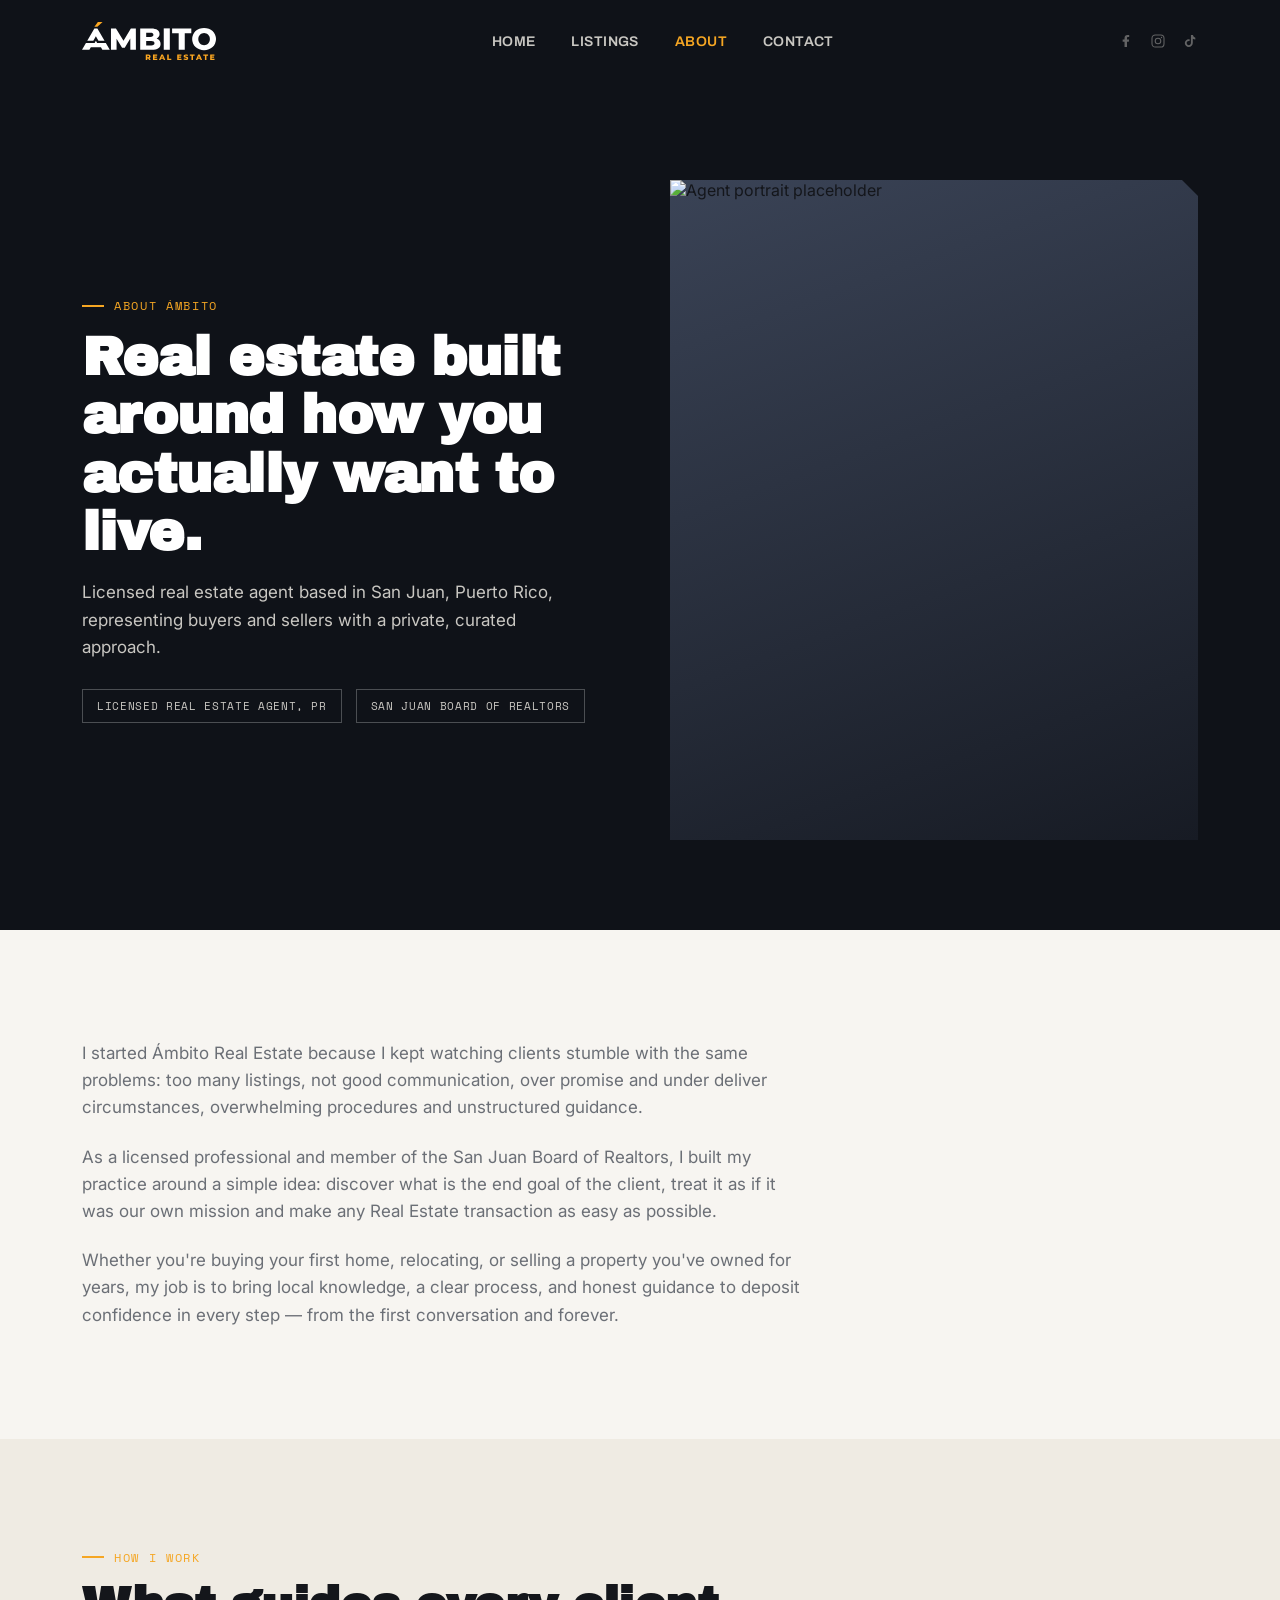
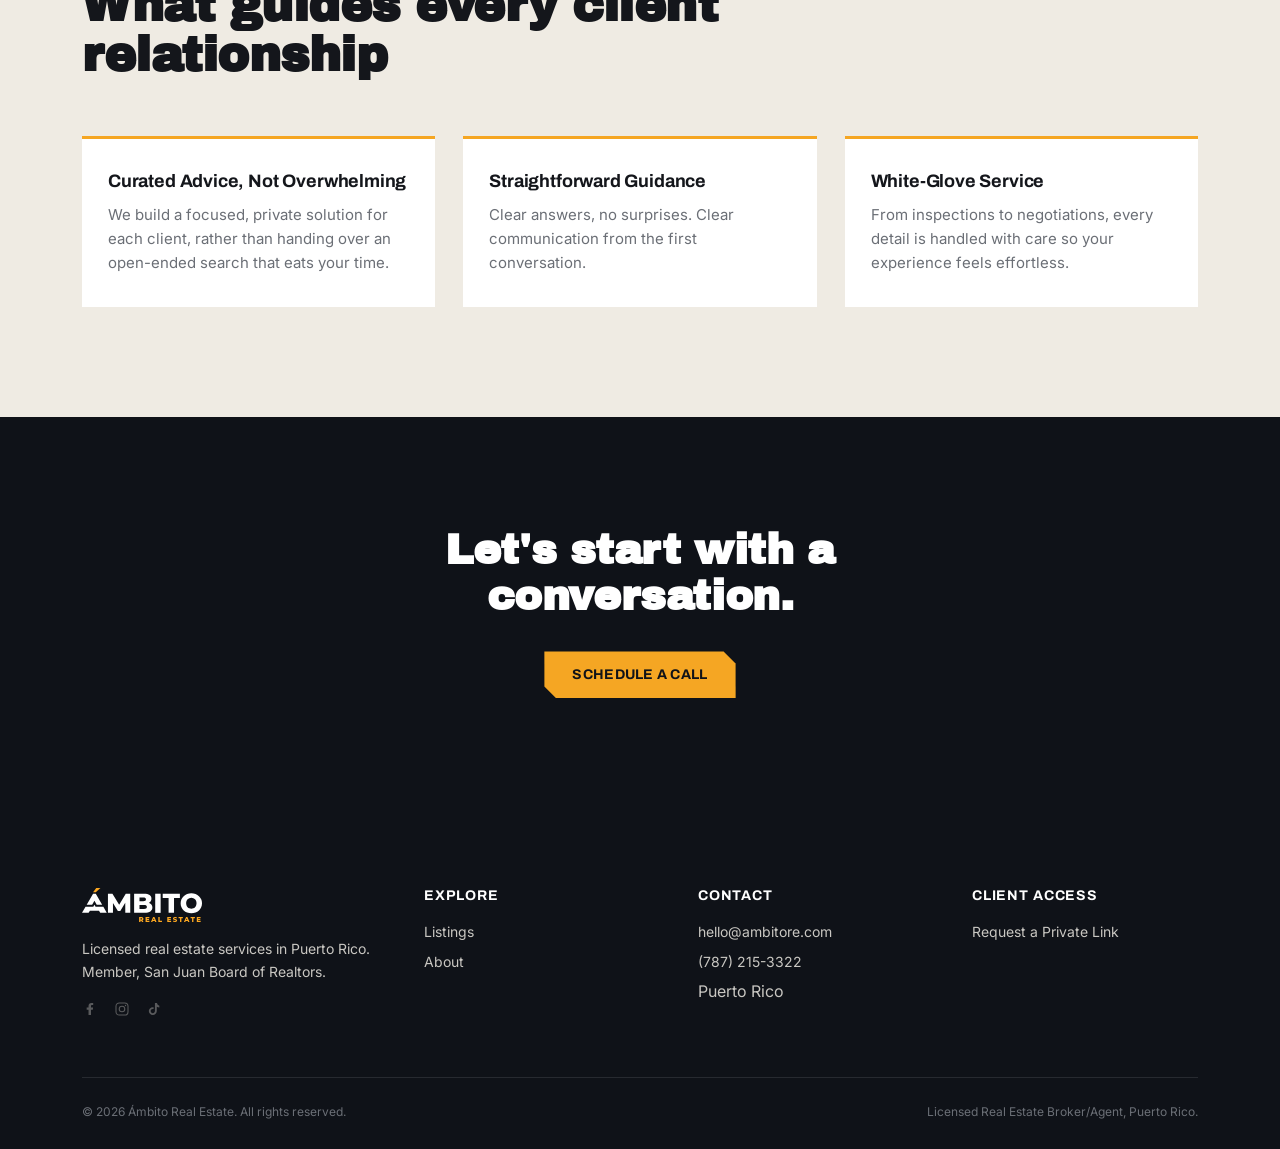
==== about.html @ 784b713b "Add files via upload" ====
<!DOCTYPE html>
<html lang="en">
<head>
<meta charset="UTF-8">
<meta name="viewport" content="width=device-width, initial-scale=1.0">
<title>About | Ámbito Real Estate</title>
<meta name="description" content="Meet the agent behind Ámbito Real Estate — licensed in Puerto Rico, San Juan Board of Realtors member.">
<link rel="icon" href="assets/logomark-amber.jpg">
<link rel="stylesheet" href="assets/style.css">
<style>
  .page-hero{background:var(--navy-950);padding:180px 0 90px;}
  .hero-split{display:grid;grid-template-columns:1fr 1fr;gap:60px;align-items:center;}
  .hero-split h1{font-family:var(--display);color:var(--white);font-size:clamp(34px,4.6vw,54px);line-height:1.08;}
  .hero-split p{color:var(--stone-300);margin-top:18px;font-size:17px;max-width:480px;}
  .agent-photo{aspect-ratio:4/5;background:linear-gradient(160deg,#3a4356,#171b24);}
  .agent-photo img{width:100%;height:100%;object-fit:cover;}

  .credentials{display:flex;gap:14px;flex-wrap:wrap;margin-top:28px;}
  .cred-pill{font-family:var(--mono);font-size:11px;text-transform:uppercase;letter-spacing:0.06em;border:1px solid rgba(255,255,255,0.25);color:var(--stone-300);padding:8px 14px;}

  .story-copy{max-width:720px;font-size:17px;line-height:1.85;color:var(--ink-900);}
  .story-copy p + p{margin-top:22px;}

  .values-grid{display:grid;grid-template-columns:repeat(3,1fr);gap:28px;}
  .value-card{padding:32px 26px;background:var(--white);border-top:3px solid var(--amber-500);}
  .value-card h3{font-family:var(--heading);font-size:18px;}
  .value-card p{margin-top:12px;font-size:15px;}

  @media(max-width:860px){
    .hero-split{grid-template-columns:1fr;}
    .agent-photo{order:-1;max-width:320px;margin:0 auto;}
    .values-grid{grid-template-columns:1fr;}
  }
</style>
</head>
<body>

<header class="site-header solid">
  <div class="container nav-row">
    <a href="index.html" class="logo-link"><img src="assets/wordmark-dark-bg.svg" alt="Ámbito Real Estate"></a>
    <nav class="nav-links">
      <a href="index.html">Home</a>
      <a href="listings.html">Listings</a>
      <a href="about.html" class="active">About</a>
      <a href="contact.html">Contact</a>
    </nav>
    <div class="social-icons">
      <a href="#" aria-label="Facebook"><svg viewBox="0 0 24 24" fill="currentColor"><path d="M13.5 21v-8h2.7l.4-3.3h-3.1V7.6c0-.9.3-1.6 1.7-1.6h1.6V3.1C16.5 3 15.4 3 14.2 3c-2.6 0-4.4 1.6-4.4 4.5v2.2H7v3.3h2.8V21h3.7z"/></svg></a>
      <a href="#" aria-label="Instagram"><svg viewBox="0 0 24 24" fill="none" stroke="currentColor" stroke-width="1.6"><rect x="3" y="3" width="18" height="18" rx="5"/><circle cx="12" cy="12" r="4.2"/><circle cx="17.3" cy="6.7" r="1" fill="currentColor" stroke="none"/></svg></a>
      <a href="#" aria-label="TikTok"><svg viewBox="0 0 24 24" fill="currentColor"><path d="M16.5 3c.3 2 1.7 3.6 3.5 4v2.7c-1.4 0-2.7-.4-3.8-1.2v6.6c0 3.3-2.7 5.9-6 5.9s-6-2.6-6-5.9 2.7-5.9 6-5.9c.4 0 .8 0 1.2.1v2.8a3.2 3.2 0 0 0-1.2-.2c-1.8 0-3.2 1.4-3.2 3.2s1.4 3.2 3.2 3.2 3.2-1.4 3.2-3.2V3h3.1z"/></svg></a>
    </div>
    <button class="nav-toggle" aria-label="Menu"><span></span><span></span><span></span></button>
  </div>
</header>

<section class="page-hero">
  <div class="container hero-split">
    <div>
      <div class="eyebrow">About Ámbito</div>
      <h1 style="margin-top:14px;">Real estate built around how you actually want to live.</h1>
      <p>Licensed real estate agent based in San Juan, Puerto Rico, representing buyers and sellers with a private, curated approach.</p>
      <div class="credentials">
        <span class="cred-pill">Licensed Real Estate Agent, PR</span>
        <span class="cred-pill">San Juan Board of Realtors</span>
      </div>
    </div>
    <div class="agent-photo cut-tr"><img src="https://picsum.photos/seed/agentbio/700/900" alt="Agent portrait placeholder"></div>
  </div>
</section>

<section>
  <div class="container">
    <div class="story-copy reveal">
      <p>I started Ámbito Real Estate because I kept watching clients stumble with the same problems: too many listings, not good communication, over promise and under deliver circumstances, overwhelming procedures and unstructured guidance.</p>
      <p>As a licensed professional and member of the San Juan Board of Realtors, I built my practice around a simple idea: discover what is the end goal of the client, treat it as if it was our own mission and make any Real Estate transaction as easy as possible.</p>
      <p>Whether you're buying your first home, relocating, or selling a property you've owned for years, my job is to bring local knowledge, a clear process, and honest guidance to deposit confidence in every step — from the first conversation and forever.</p>
    </div>
  </div>
</section>

<section style="background:var(--cream-100);">
  <div class="container">
    <div class="section-head reveal">
      <div class="eyebrow">How I Work</div>
      <h2>What guides every client relationship</h2>
    </div>
    <div class="values-grid">
      <div class="value-card reveal">
        <h3>Curated Advice, Not Overwhelming</h3>
        <p>We build a focused, private solution for each client, rather than handing over an open-ended search that eats your time.</p>
      </div>
      <div class="value-card reveal">
        <h3>Straightforward Guidance</h3>
        <p>Clear answers, no surprises. Clear communication from the first conversation.</p>
      </div>
      <div class="value-card reveal">
        <h3>White-Glove Service</h3>
        <p>From inspections to negotiations, every detail is handled with care so your experience feels effortless.</p>
      </div>
    </div>
  </div>
</section>

<section style="background:var(--navy-950);text-align:center;">
  <div class="container">
    <h2 style="font-family:var(--display);color:var(--white);font-size:clamp(28px,3.6vw,42px);max-width:640px;margin:0 auto;">Let's start with a conversation.</h2>
    <a href="contact.html" class="btn btn-primary" style="margin-top:32px;">Schedule a Call</a>
  </div>
</section>

<footer class="site-footer">
  <div class="container">
    <div class="footer-grid">
      <div>
        <img src="assets/wordmark-dark-bg.svg" alt="Ámbito Real Estate" class="footer-logo">
        <p>Licensed real estate services in Puerto Rico. Member, San Juan Board of Realtors.</p>
        <div class="footer-social">
          <a href="#" aria-label="Facebook"><svg viewBox="0 0 24 24" fill="currentColor"><path d="M13.5 21v-8h2.7l.4-3.3h-3.1V7.6c0-.9.3-1.6 1.7-1.6h1.6V3.1C16.5 3 15.4 3 14.2 3c-2.6 0-4.4 1.6-4.4 4.5v2.2H7v3.3h2.8V21h3.7z"/></svg></a>
          <a href="#" aria-label="Instagram"><svg viewBox="0 0 24 24" fill="none" stroke="currentColor" stroke-width="1.6"><rect x="3" y="3" width="18" height="18" rx="5"/><circle cx="12" cy="12" r="4.2"/><circle cx="17.3" cy="6.7" r="1" fill="currentColor" stroke="none"/></svg></a>
          <a href="#" aria-label="TikTok"><svg viewBox="0 0 24 24" fill="currentColor"><path d="M16.5 3c.3 2 1.7 3.6 3.5 4v2.7c-1.4 0-2.7-.4-3.8-1.2v6.6c0 3.3-2.7 5.9-6 5.9s-6-2.6-6-5.9 2.7-5.9 6-5.9c.4 0 .8 0 1.2.1v2.8a3.2 3.2 0 0 0-1.2-.2c-1.8 0-3.2 1.4-3.2 3.2s1.4 3.2 3.2 3.2 3.2-1.4 3.2-3.2V3h3.1z"/></svg></a>
        </div>
      </div>
      <div>
        <h4>Explore</h4>
        <ul>
          <li><a href="listings.html">Listings</a></li>
          <li><a href="about.html">About</a></li>
        </ul>
      </div>
      <div>
        <h4>Contact</h4>
        <ul>
          <li><a href="mailto:hello@ambitore.com">hello@ambitore.com</a></li>
          <li><a href="tel:+17872153322">(787) 215-3322</a></li>
          <li>Puerto Rico</li>
        </ul>
      </div>
      <div>
        <h4>Client Access</h4>
        <ul><li><a href="contact.html">Request a Private Link</a></li></ul>
      </div>
    </div>
    <div class="footer-bottom">
      <span>&copy; 2026 Ámbito Real Estate. All rights reserved.</span>
      <span>Licensed Real Estate Broker/Agent, Puerto Rico.</span>
    </div>
  </div>
</footer>

<script src="assets/main.js"></script>
</body>
</html>
---- assets/style.css ----
/* ============================================================
   ÁMBITO REAL ESTATE — Design Tokens
   ============================================================ */
@import url('https://fonts.googleapis.com/css2?family=Archivo+Black&family=Archivo:wght@500;600;700&family=Inter:wght@400;500;600&family=Space+Mono:wght@400;700&display=swap');

:root{
  --navy-950:#0F1218;
  --navy-900:#12151C;
  --navy-800:#1B212E;
  --navy-700:#262E3F;
  --amber-500:#F5A623;
  --amber-400:#FFC15E;
  --cream-50:#F7F5F1;
  --cream-100:#EFEBE3;
  --ink-900:#14161B;
  --stone-600:#6B6F76;
  --stone-300:#C9C7C2;
  --white:#FFFFFF;

  --display:'Archivo Black', sans-serif;
  --heading:'Archivo', sans-serif;
  --body:'Inter', sans-serif;
  --mono:'Space Mono', monospace;

  --cut:16px; /* signature diagonal-cut size */
  --container:1180px;
}

*,*::before,*::after{box-sizing:border-box;}
html{scroll-behavior:smooth;}
body{
  margin:0;
  font-family:var(--body);
  color:var(--ink-900);
  background:var(--cream-50);
  -webkit-font-smoothing:antialiased;
}
img{max-width:100%;display:block;}
a{color:inherit;text-decoration:none;}
h1,h2,h3,h4{margin:0;font-family:var(--heading);font-weight:700;letter-spacing:-0.01em;}
p{margin:0;line-height:1.6;color:var(--stone-600);}
.container{max-width:var(--container);margin:0 auto;padding:0 32px;}

/* --- Signature diagonal-cut clip path, echoing the sliced accent on the wordmark's Á --- */
.cut-tr{clip-path:polygon(0 0, calc(100% - var(--cut)) 0, 100% var(--cut), 100% 100%, 0 100%);}
.cut-bl{clip-path:polygon(0 0, 100% 0, 100% 100%, var(--cut) 100%, 0 calc(100% - var(--cut)));}
.cut-both{clip-path:polygon(0 0, calc(100% - var(--cut)) 0, 100% var(--cut), 100% 100%, var(--cut) 100%, 0 calc(100% - var(--cut)));}

/* --- Utility label style (mono, tracked out, small) --- */
.eyebrow{
  font-family:var(--mono);
  font-size:12px;
  letter-spacing:0.14em;
  text-transform:uppercase;
  color:var(--amber-500);
  display:flex;
  align-items:center;
  gap:10px;
}
.eyebrow::before{
  content:'';
  width:22px;height:2px;
  background:var(--amber-500);
  display:inline-block;
}

/* --- Buttons --- */
.btn{
  display:inline-flex;
  align-items:center;
  gap:10px;
  font-family:var(--heading);
  font-weight:700;
  font-size:14px;
  letter-spacing:0.02em;
  text-transform:uppercase;
  padding:16px 28px;
  border:none;
  cursor:pointer;
  transition:transform .25s ease, background .25s ease, color .25s ease;
}
.btn-primary{
  background:var(--amber-500);
  color:var(--navy-950);
  clip-path:polygon(0 0, calc(100% - 12px) 0, 100% 12px, 100% 100%, 12px 100%, 0 calc(100% - 12px));
}
.btn-primary:hover{background:var(--amber-400); transform:translateY(-2px);}
.btn-ghost{
  background:transparent;
  color:var(--white);
  border:1.5px solid rgba(255,255,255,0.35);
  clip-path:polygon(0 0, calc(100% - 12px) 0, 100% 12px, 100% 100%, 12px 100%, 0 calc(100% - 12px));
}
.btn-ghost:hover{border-color:var(--amber-500); color:var(--amber-500);}
.btn-dark{
  background:var(--navy-950);
  color:var(--white);
  clip-path:polygon(0 0, calc(100% - 12px) 0, 100% 12px, 100% 100%, 12px 100%, 0 calc(100% - 12px));
}
.btn-dark:hover{background:var(--navy-700);}

/* --- Nav --- */
.site-header{
  position:fixed;
  top:0;left:0;right:0;
  z-index:100;
  padding:22px 0;
  transition:background .3s ease, padding .3s ease, box-shadow .3s ease;
}
.site-header.solid{
  background:var(--navy-950);
  padding:14px 0;
  box-shadow:0 6px 24px rgba(0,0,0,0.25);
}
.nav-row{display:flex;align-items:center;justify-content:space-between;}
.logo-link img{height:38px;width:auto;}
.footer-logo{height:34px;width:auto;margin-bottom:16px;}
.nav-links{display:flex;gap:36px;align-items:center;}
.nav-links a{
  font-family:var(--heading);
  font-weight:600;
  font-size:14px;
  letter-spacing:0.03em;
  text-transform:uppercase;
  color:var(--stone-300);
  transition:color .2s ease;
}
.nav-links a:hover,.nav-links a.active{color:var(--amber-500);}
.nav-toggle{display:none;}

.social-icons{display:flex;align-items:center;gap:16px;margin-left:8px;}
.social-icons a{
  display:flex;align-items:center;justify-content:center;
  opacity:0.45;
  transition:opacity .2s ease, transform .2s ease;
  color:var(--stone-300);
}
.social-icons a:hover{opacity:0.95;color:var(--amber-500);transform:translateY(-1px);}
.social-icons svg{width:16px;height:16px;display:block;}
.footer-social{display:flex;gap:16px;margin-top:18px;}
.footer-social a{opacity:0.4;color:var(--stone-300);transition:opacity .2s ease,color .2s ease;}
.footer-social a:hover{opacity:0.9;color:var(--amber-500);}
.footer-social svg{width:16px;height:16px;display:block;}

@media(max-width:860px){
  .nav-links{
    position:fixed;
    top:0; right:-100%;
    height:100vh; width:min(320px,80vw);
    background:var(--navy-950);
    flex-direction:column;
    justify-content:center;
    align-items:flex-start;
    padding:40px;
    gap:28px;
    transition:right .35s ease;
  }
  .nav-links.open{right:0;}
  .nav-toggle{
    display:flex;
    flex-direction:column;
    gap:5px;
    background:none;border:none;cursor:pointer;
    z-index:110;
    padding:8px;
  }
  .nav-toggle span{width:26px;height:2px;background:var(--white);}
}

/* --- Section spacing --- */
section{padding:110px 0;}
@media(max-width:760px){section{padding:70px 0;}}

.section-head{max-width:640px;margin-bottom:56px;}
.section-head h2{font-family:var(--display);font-size:clamp(32px,4vw,48px);color:var(--ink-900);margin-top:14px;line-height:1.05;}
.section-head p{margin-top:18px;font-size:17px;}
.section-head.on-dark h2{color:var(--white);}
.section-head.on-dark p{color:var(--stone-300);}

/* --- Footer --- */
.site-footer{background:var(--navy-950);color:var(--stone-300);padding:80px 0 30px;}
.footer-grid{display:grid;grid-template-columns:1.3fr 1fr 1fr 1fr;gap:48px;}
.footer-grid h4{color:var(--white);font-family:var(--heading);font-size:14px;text-transform:uppercase;letter-spacing:0.06em;margin-bottom:18px;}
.footer-grid p, .footer-grid a{font-size:14px;color:var(--stone-300);}
.footer-grid ul{list-style:none;margin:0;padding:0;display:flex;flex-direction:column;gap:10px;}
.footer-grid a:hover{color:var(--amber-500);}
.footer-bottom{
  margin-top:60px;padding-top:26px;
  border-top:1px solid rgba(255,255,255,0.1);
  display:flex;justify-content:space-between;flex-wrap:wrap;gap:12px;
  font-size:12px;color:var(--stone-600);
}
@media(max-width:760px){.footer-grid{grid-template-columns:1fr 1fr;}}

/* --- Reveal on scroll --- */
.reveal{opacity:0;transform:translateY(24px);transition:opacity .7s ease, transform .7s ease;}
.reveal.is-visible{opacity:1;transform:translateY(0);}
@media(prefers-reduced-motion:reduce){
  .reveal{opacity:1;transform:none;transition:none;}
}
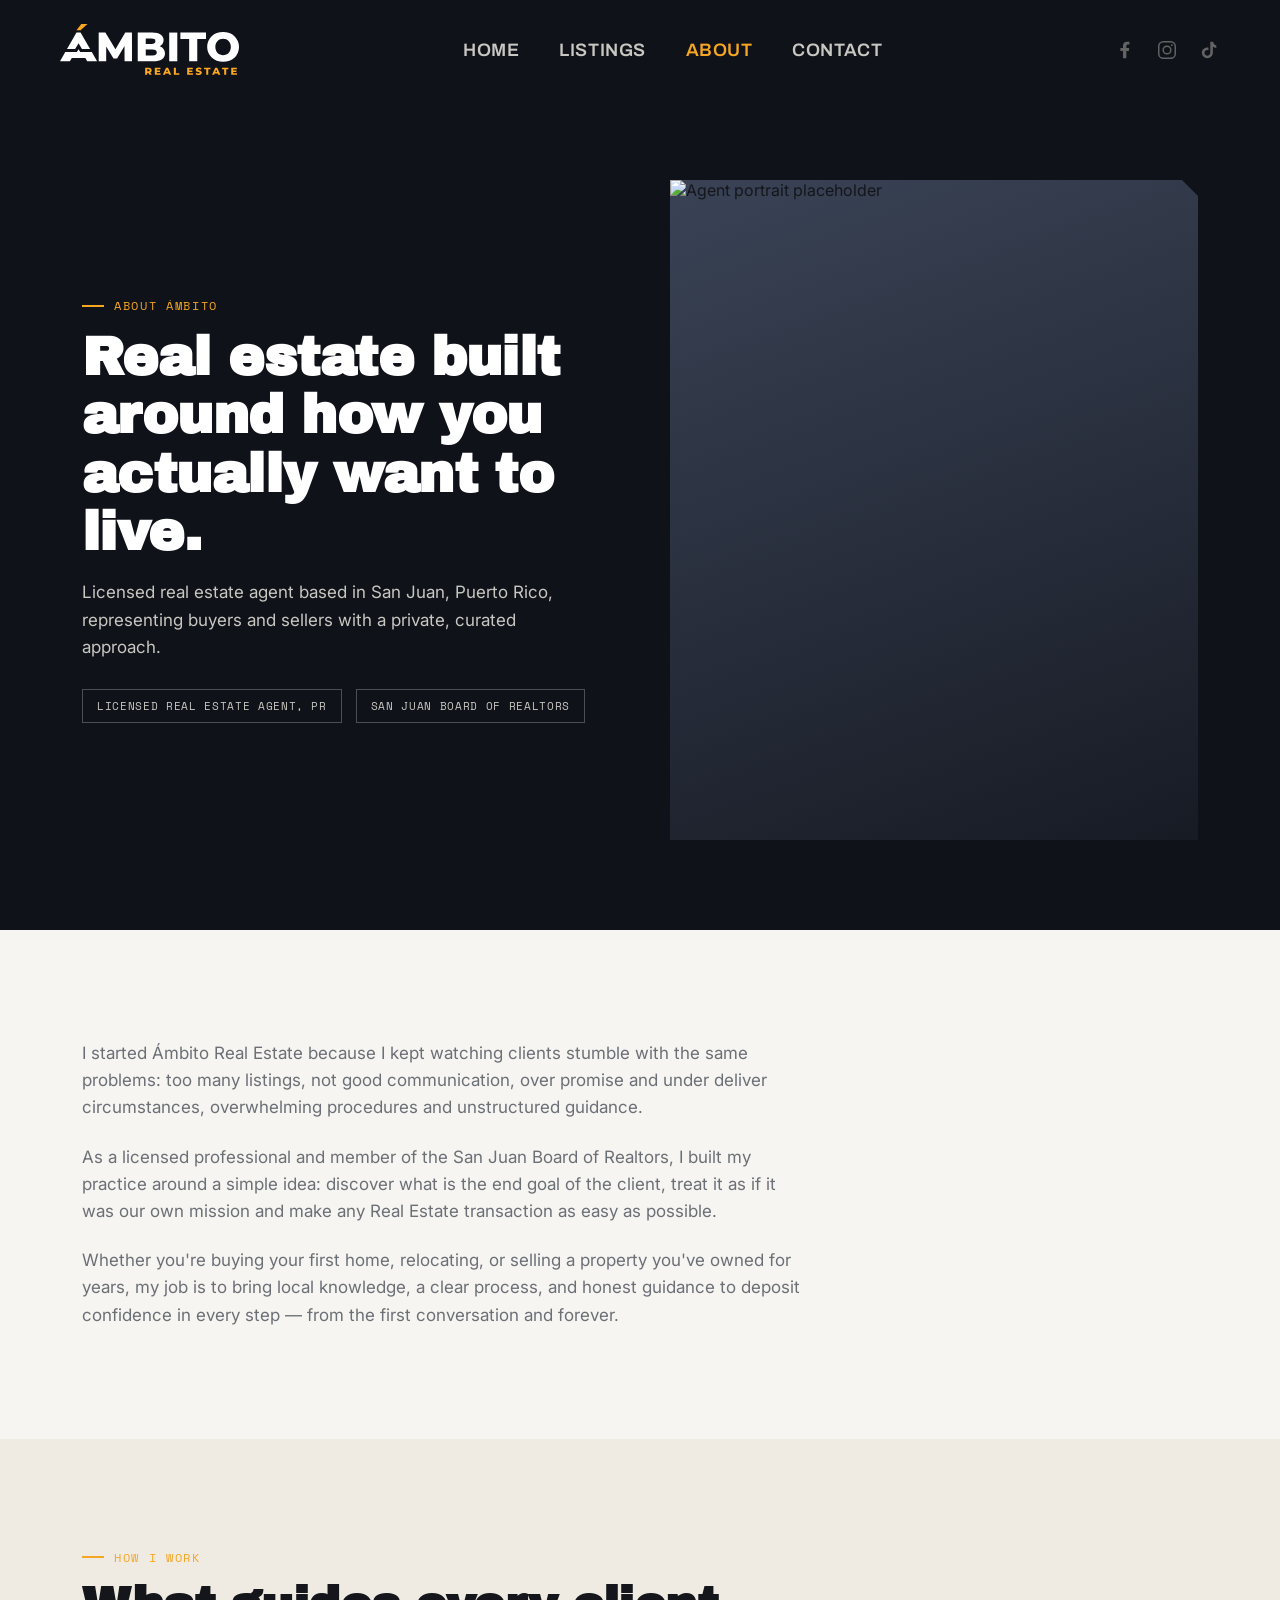
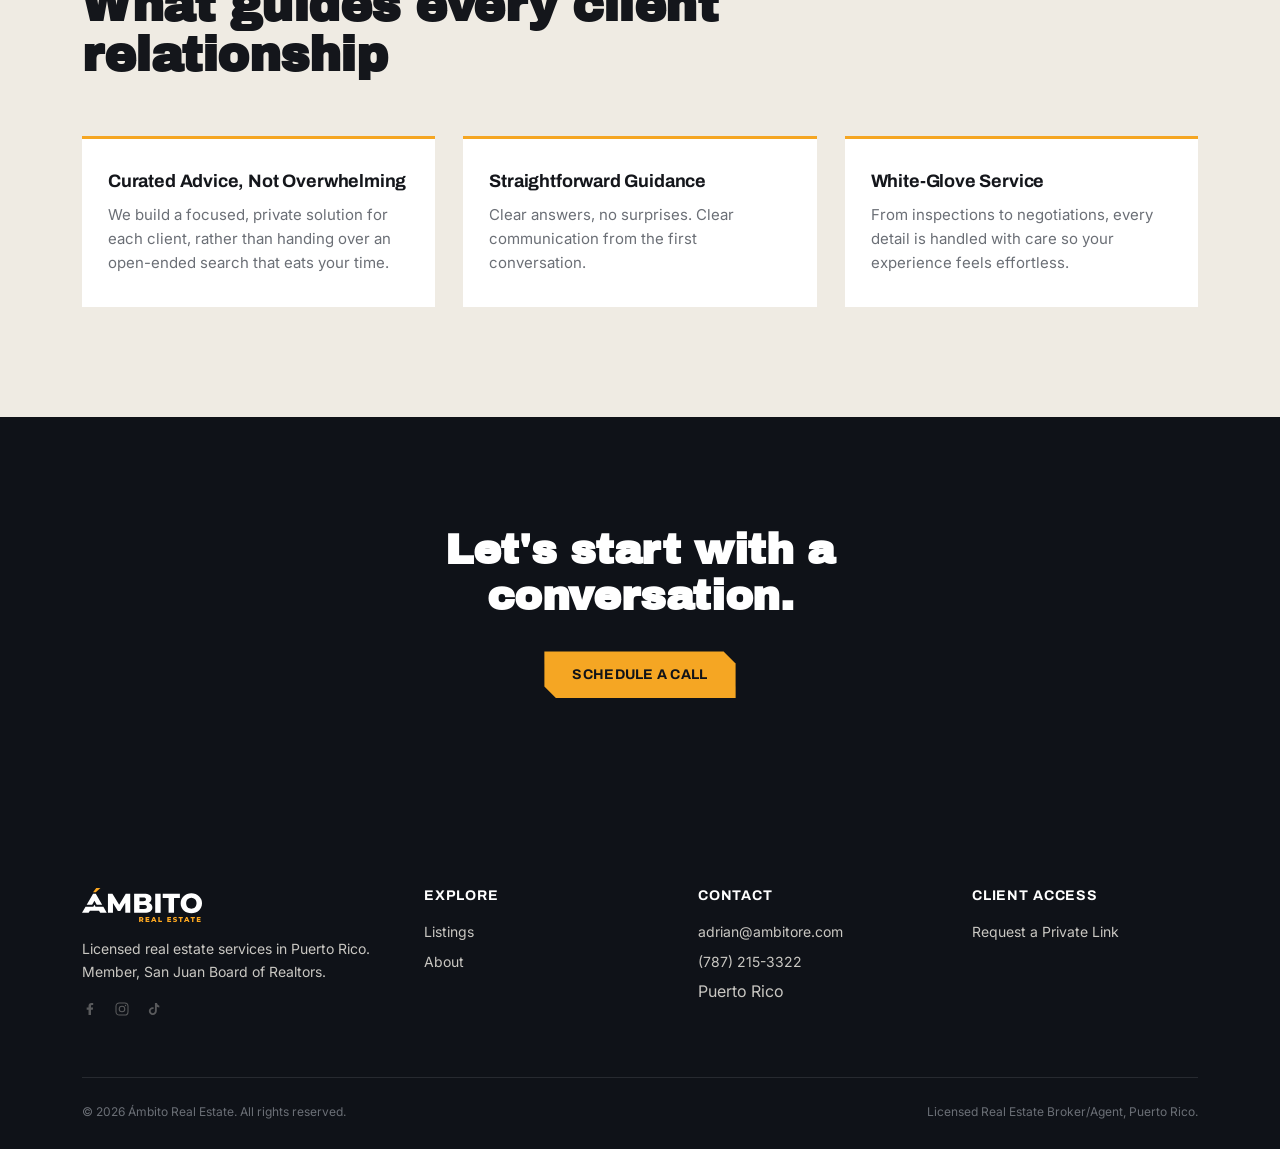
==== commit cea9857b: "Add files via upload" ====
--- a/about.html
+++ b/about.html
@@ -130,7 +130,7 @@
       <div>
         <h4>Contact</h4>
         <ul>
-          <li><a href="mailto:hello@ambitore.com">hello@ambitore.com</a></li>
+          <li><a href="mailto:adrian@ambitore.com">adrian@ambitore.com</a></li>
           <li><a href="tel:+17872153322">(787) 215-3322</a></li>
           <li>Puerto Rico</li>
         </ul>
--- a/assets/style.css
+++ b/assets/style.css
@@ -104,7 +104,7 @@
   position:fixed;
   top:0;left:0;right:0;
   z-index:100;
-  padding:22px 0;
+  padding:24px 0;
   transition:background .3s ease, padding .3s ease, box-shadow .3s ease;
 }
 .site-header.solid{
@@ -112,14 +112,15 @@
   padding:14px 0;
   box-shadow:0 6px 24px rgba(0,0,0,0.25);
 }
+.site-header .container.nav-row{max-width:none;padding-left:60px;padding-right:60px;}
 .nav-row{display:flex;align-items:center;justify-content:space-between;}
-.logo-link img{height:38px;width:auto;}
+.logo-link img{height:51px;width:auto;display:block;}
 .footer-logo{height:34px;width:auto;margin-bottom:16px;}
-.nav-links{display:flex;gap:36px;align-items:center;}
+.nav-links{display:flex;gap:40px;align-items:center;}
 .nav-links a{
   font-family:var(--heading);
   font-weight:600;
-  font-size:14px;
+  font-size:18px;
   letter-spacing:0.03em;
   text-transform:uppercase;
   color:var(--stone-300);
@@ -128,7 +129,7 @@
 .nav-links a:hover,.nav-links a.active{color:var(--amber-500);}
 .nav-toggle{display:none;}
 
-.social-icons{display:flex;align-items:center;gap:16px;margin-left:8px;}
+.social-icons{display:flex;align-items:center;gap:20px;margin-left:8px;}
 .social-icons a{
   display:flex;align-items:center;justify-content:center;
   opacity:0.45;
@@ -136,7 +137,7 @@
   color:var(--stone-300);
 }
 .social-icons a:hover{opacity:0.95;color:var(--amber-500);transform:translateY(-1px);}
-.social-icons svg{width:16px;height:16px;display:block;}
+.social-icons svg{width:22px;height:22px;display:block;}
 .footer-social{display:flex;gap:16px;margin-top:18px;}
 .footer-social a{opacity:0.4;color:var(--stone-300);transition:opacity .2s ease,color .2s ease;}
 .footer-social a:hover{opacity:0.9;color:var(--amber-500);}
@@ -199,3 +200,8 @@
   .reveal{opacity:1;transform:none;transition:none;}
 }
 
+
+@media(max-width:860px){
+  .logo-link img{height:40px;}
+  .site-header .container.nav-row{padding-left:16px;padding-right:16px;}
+}
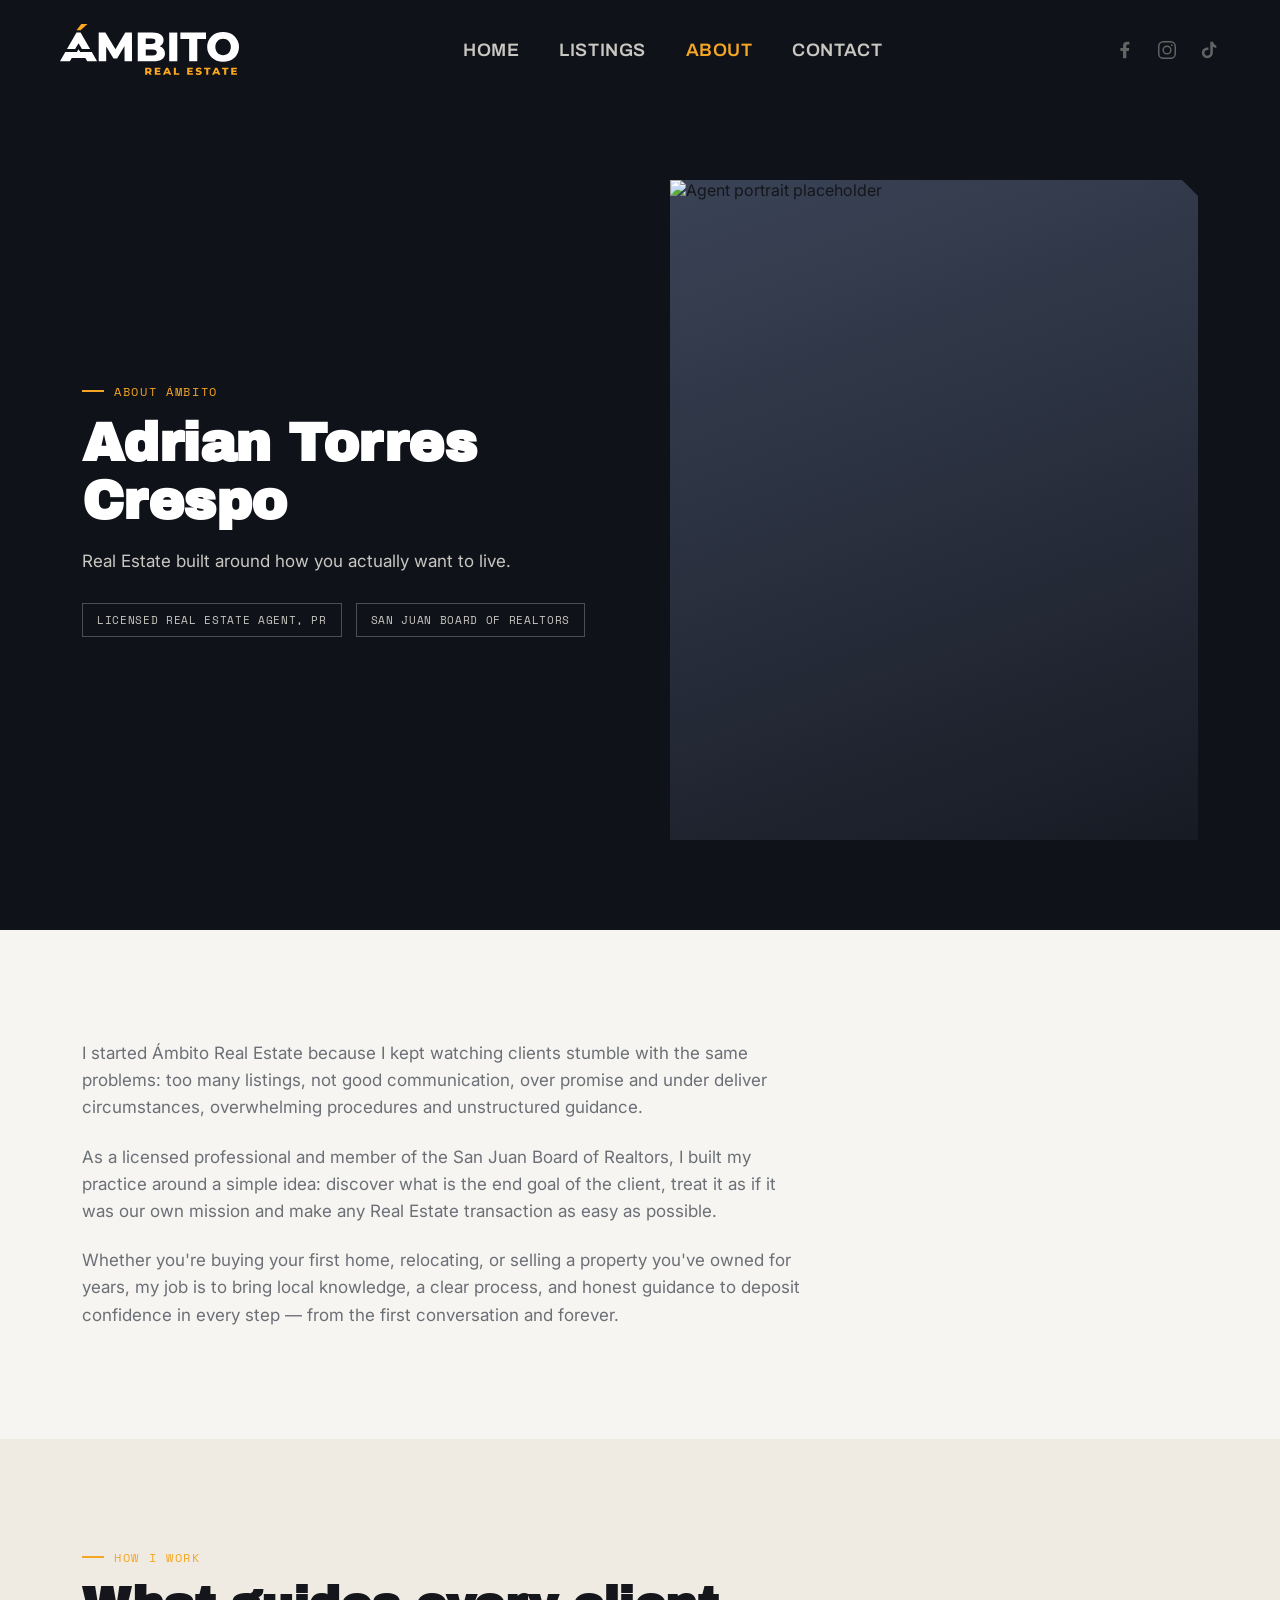
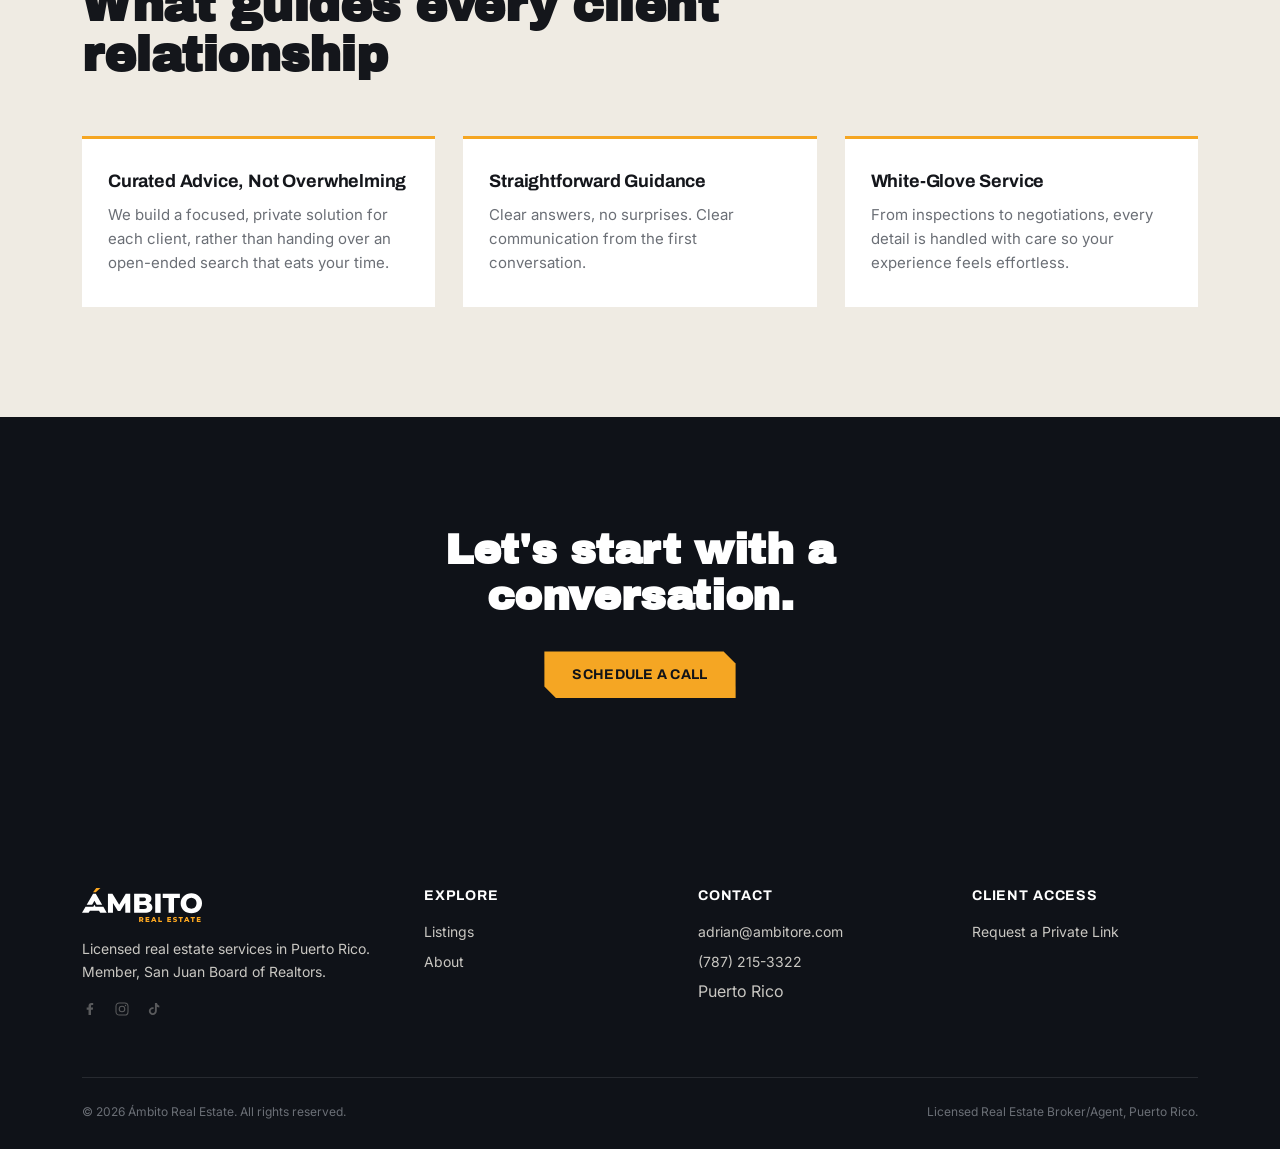
==== commit f1c25e2e: "Update About section with new name and description" ====
--- a/about.html
+++ b/about.html
@@ -57,8 +57,8 @@
   <div class="container hero-split">
     <div>
       <div class="eyebrow">About Ámbito</div>
-      <h1 style="margin-top:14px;">Real estate built around how you actually want to live.</h1>
-      <p>Licensed real estate agent based in San Juan, Puerto Rico, representing buyers and sellers with a private, curated approach.</p>
+      <h1 style="margin-top:14px;">Adrian Torres Crespo</h1>
+      <p>Real Estate built around how you actually want to live. </p>
       <div class="credentials">
         <span class="cred-pill">Licensed Real Estate Agent, PR</span>
         <span class="cred-pill">San Juan Board of Realtors</span>
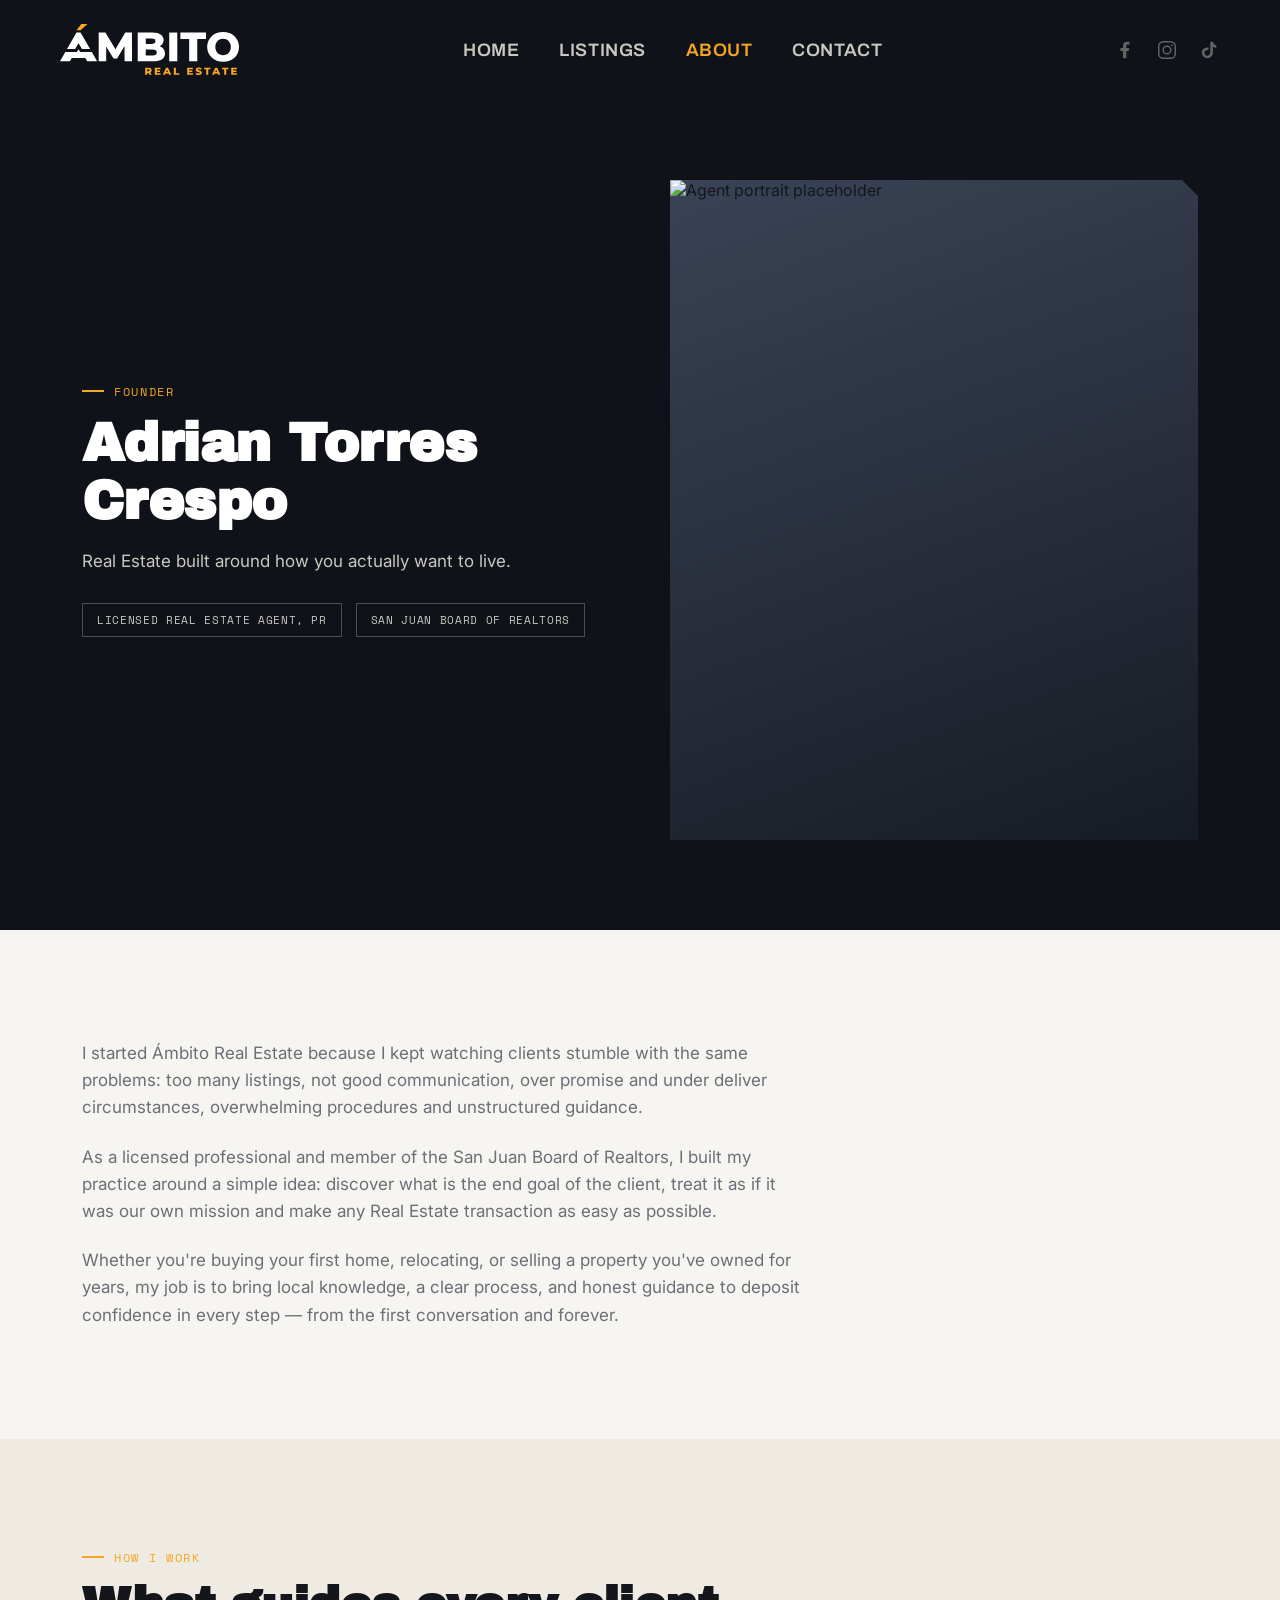
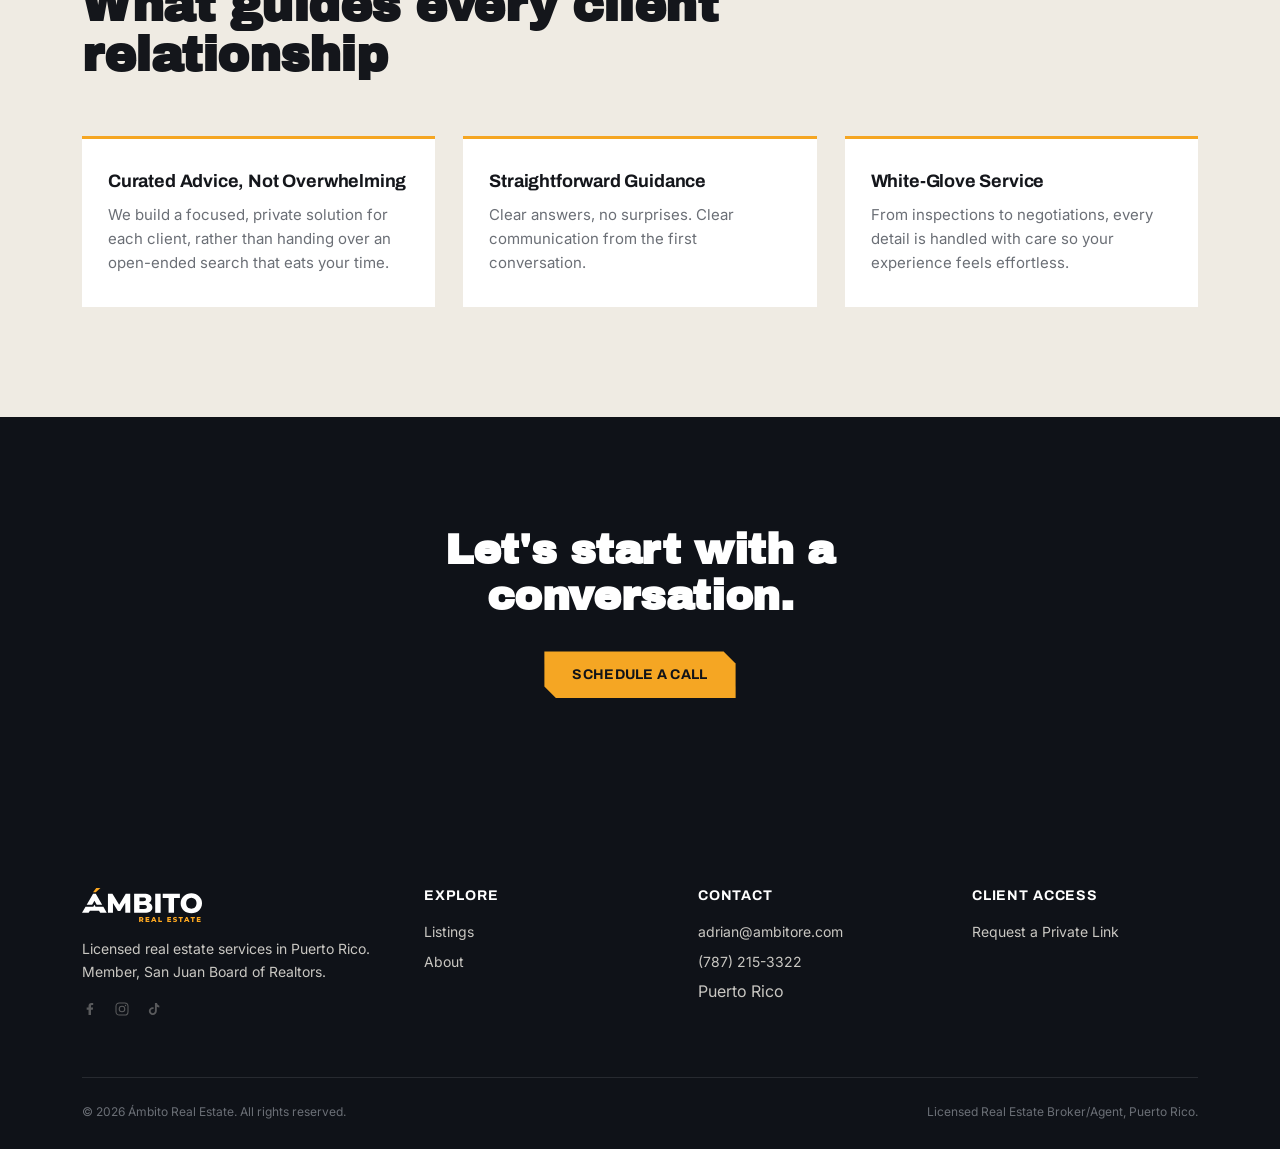
==== commit 57aa8bbe: "Change 'About Ámbito' to 'Founder' in about.html" ====
--- a/about.html
+++ b/about.html
@@ -56,7 +56,7 @@
 <section class="page-hero">
   <div class="container hero-split">
     <div>
-      <div class="eyebrow">About Ámbito</div>
+      <div class="eyebrow">Founder</div>
       <h1 style="margin-top:14px;">Adrian Torres Crespo</h1>
       <p>Real Estate built around how you actually want to live. </p>
       <div class="credentials">
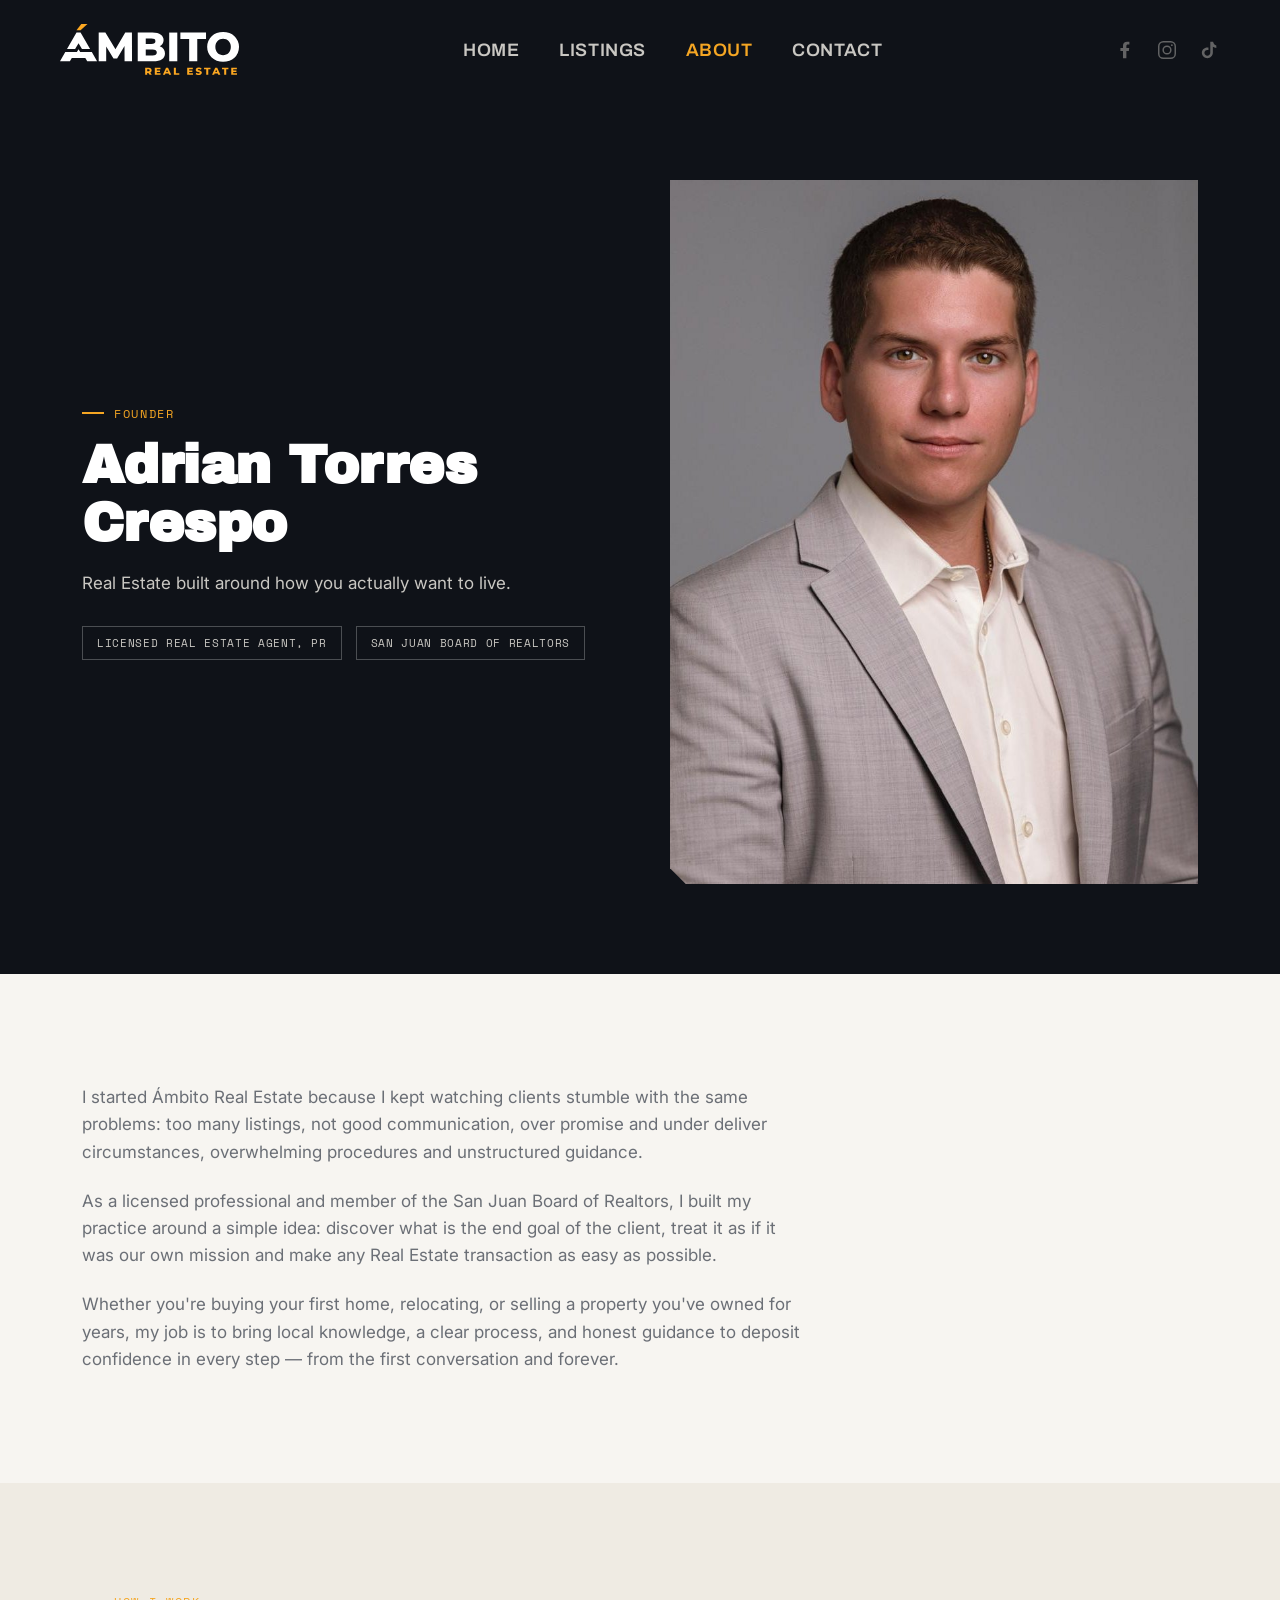
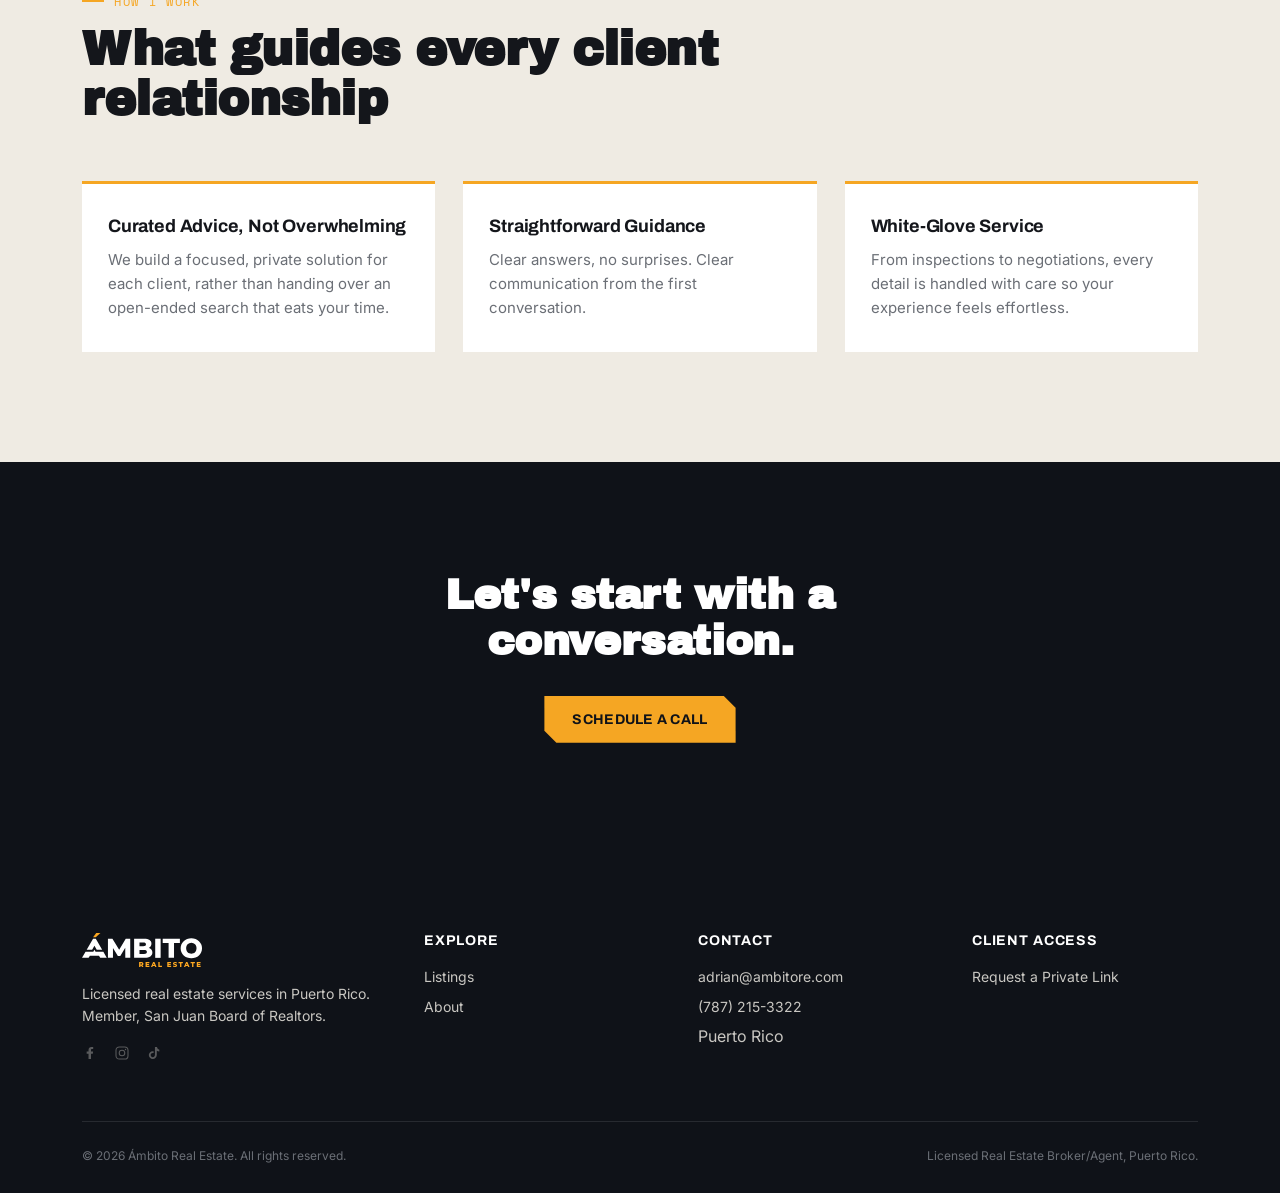
==== commit 057b7377: "Update agent photo in about.html" ====
--- a/about.html
+++ b/about.html
@@ -64,7 +64,7 @@
         <span class="cred-pill">San Juan Board of Realtors</span>
       </div>
     </div>
-    <div class="agent-photo cut-tr"><img src="https://picsum.photos/seed/agentbio/700/900" alt="Agent portrait placeholder"></div>
+    <div class="about-photo cut-bl reveal"><img src="assets/adrian-torres.jpg" alt="Adrian Torres, founder of Ámbito Real Estate" loading="lazy"></div>
   </div>
 </section>
 
